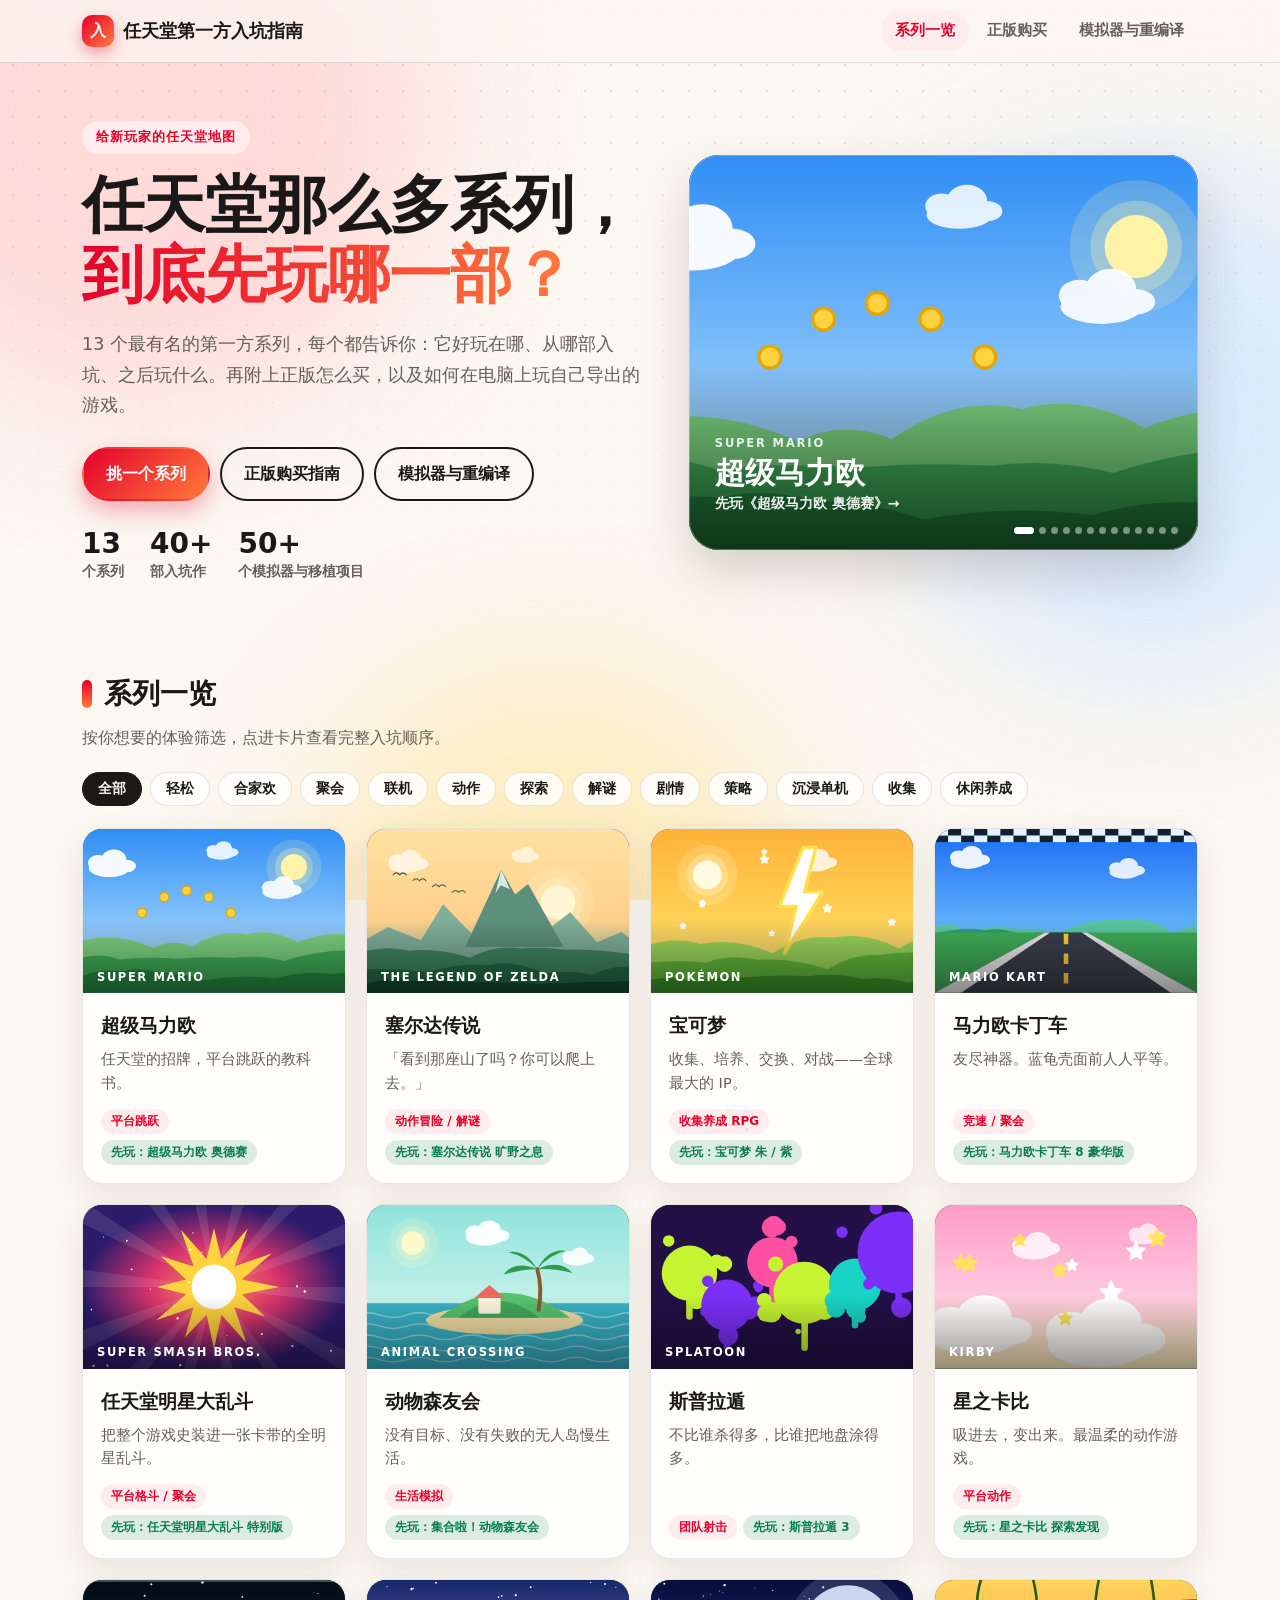
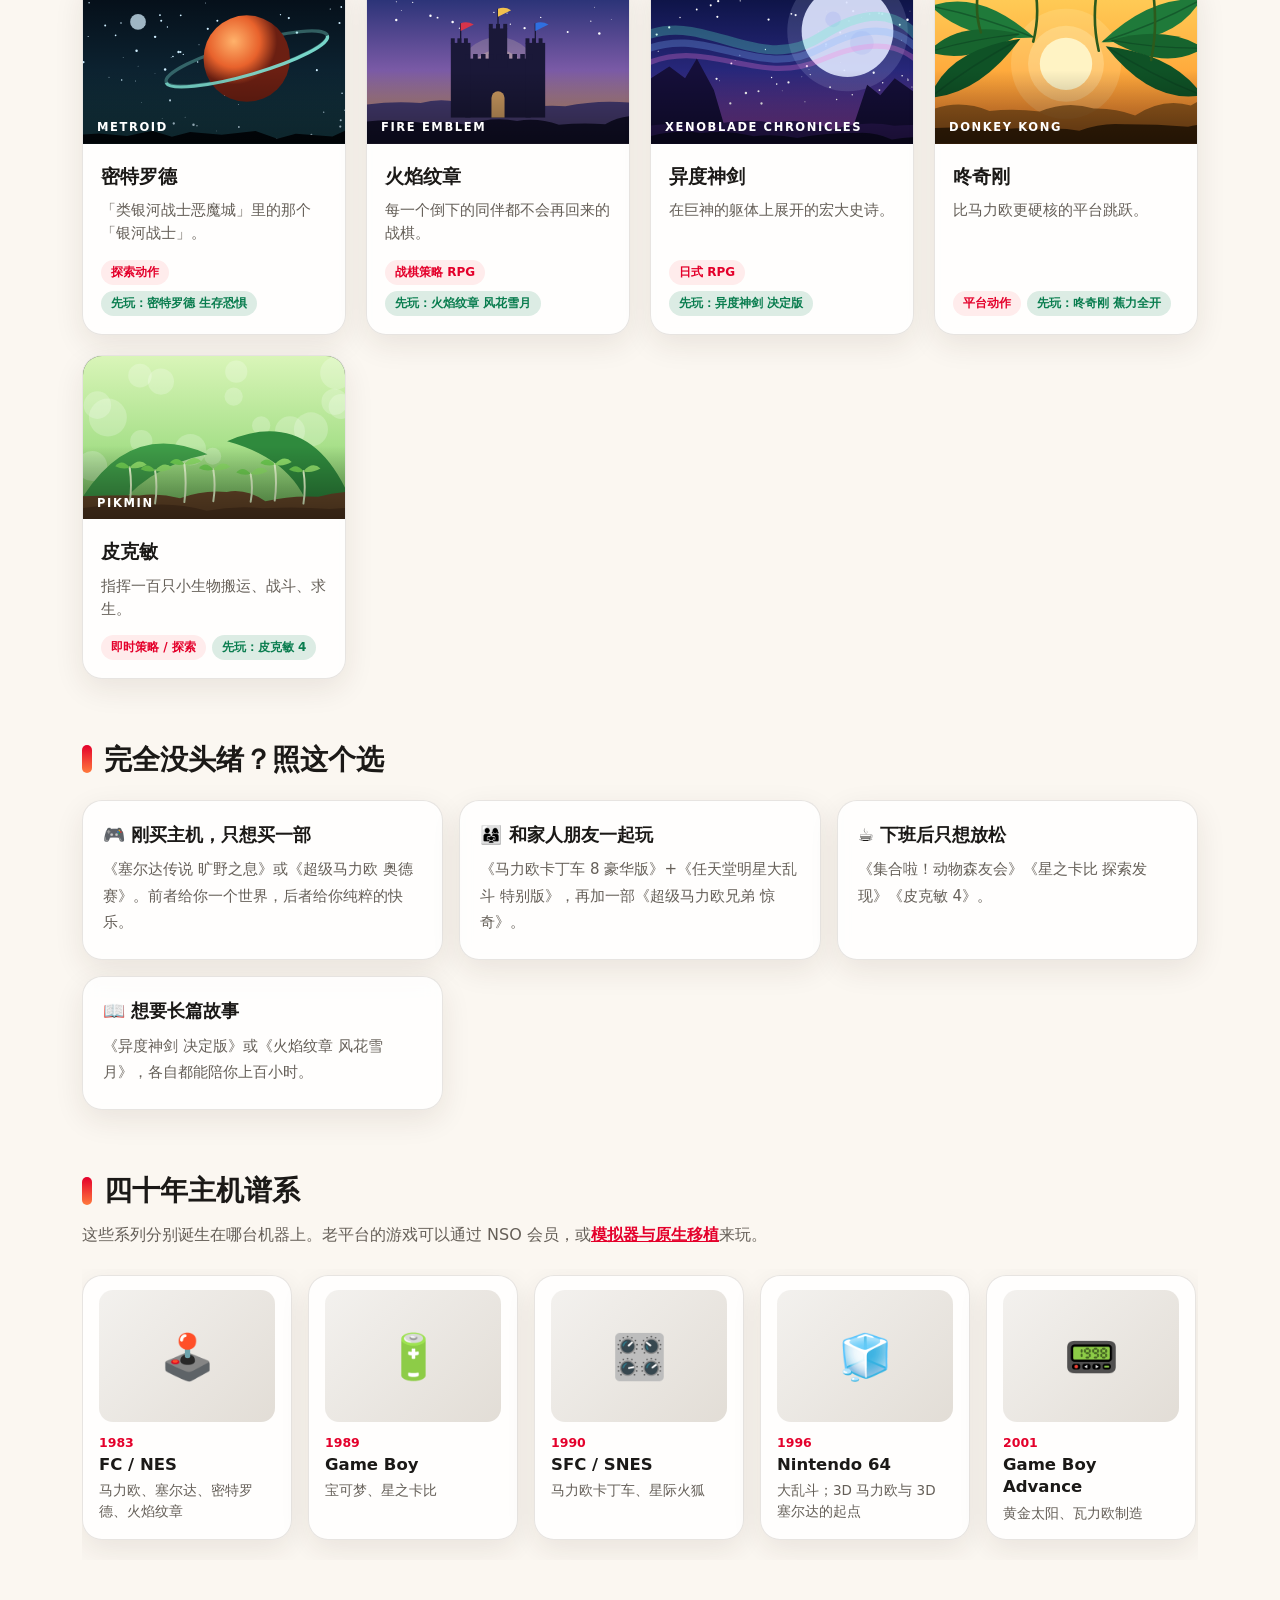
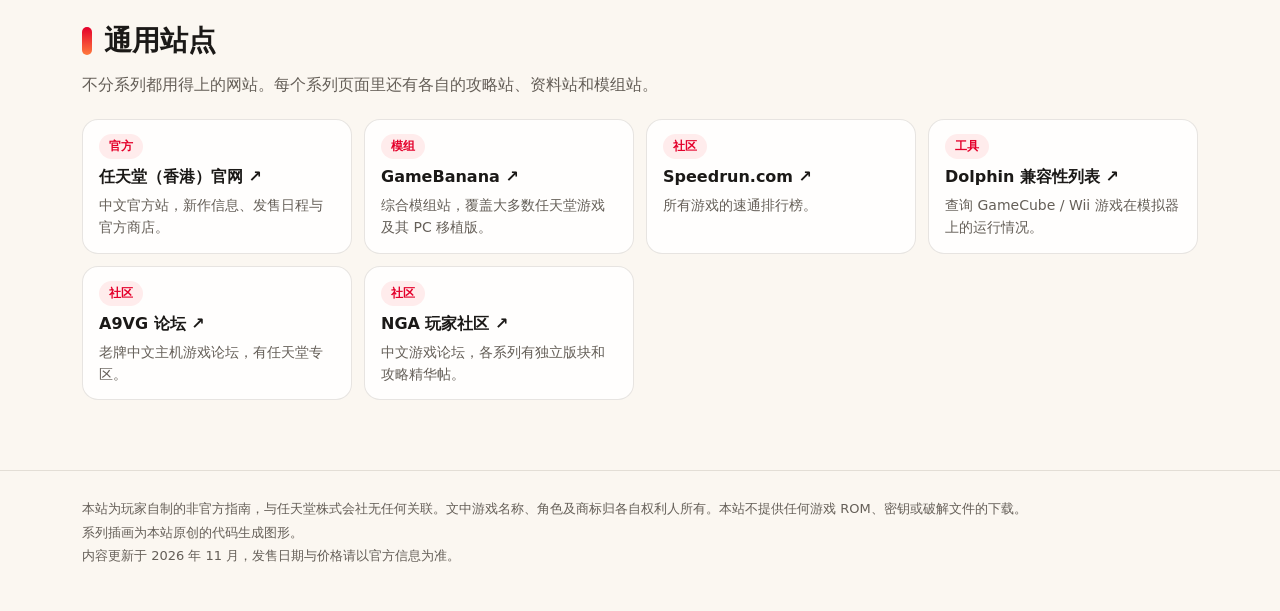
==== index.html @ 7f036895 "任天堂第一方入坑指南：初始版本 系列介绍与入坑顺序、正版购买指南、模拟器与原生移植项目清单； 原创动画插画、动态背景；从 Wikimedia Commons 获取自由许可主机照片的脚本与工作流。  C" ====
<!doctype html>
<html lang="zh-CN">
<head>
<meta charset="utf-8">
<meta name="viewport" content="width=device-width,initial-scale=1">
<title>任天堂第一方入坑指南 · 从哪一部开始玩</title>
<meta name="description" content="图文介绍马力欧、塞尔达、宝可梦等任天堂第一方系列，给新玩家的入坑顺序、正版购买方式与模拟器、重编译玩法。">
<link rel="icon" href="data:image/svg+xml,<svg xmlns='http://www.w3.org/2000/svg' viewBox='0 0 100 100'><rect width='100' height='100' rx='24' fill='%23e4002b'/><text x='50' y='72' font-size='62' text-anchor='middle' fill='white' font-family='sans-serif' font-weight='900'>入</text></svg>">
<link rel="stylesheet" href="assets/style.css">
</head>
<body data-page="home">
<header class="top" id="top"></header>
<main class="wrap">
  <section class="hero">
    <div class="htext">
      <span class="kicker">给新玩家的任天堂地图</span>
      <h1>任天堂那么多系列，<br><em>到底先玩哪一部？</em></h1>
      <p>13 个最有名的第一方系列，每个都告诉你：它好玩在哪、从哪部入坑、之后玩什么。再附上正版怎么买，以及如何在电脑上玩自己导出的游戏。</p>
      <div class="btns"><a class="btn pri" href="#series">挑一个系列</a><a class="btn" href="buy.html">正版购买指南</a><a class="btn" href="play.html">模拟器与重编译</a></div>
      <ul class="stats"><li><b>13</b>个系列</li><li><b>40+</b>部入坑作</li><li><b>50+</b>个模拟器与移植项目</li></ul>
    </div>
    <div class="stage" id="stage"></div>
  </section>
  <h2 class="sec" id="series">系列一览</h2>
  <p class="lead">按你想要的体验筛选，点进卡片查看完整入坑顺序。</p>
  <div class="chips" id="chips"></div>
  <div class="grid" id="grid"></div>

  <h2 class="sec">完全没头绪？照这个选</h2>
  <div class="two">
    <div class="box"><h3>🎮 刚买主机，只想买一部</h3><p>《塞尔达传说 旷野之息》或《超级马力欧 奥德赛》。前者给你一个世界，后者给你纯粹的快乐。</p></div>
    <div class="box"><h3>👨‍👩‍👧 和家人朋友一起玩</h3><p>《马力欧卡丁车 8 豪华版》+《任天堂明星大乱斗 特别版》，再加一部《超级马力欧兄弟 惊奇》。</p></div>
    <div class="box"><h3>☕ 下班后只想放松</h3><p>《集合啦！动物森友会》《星之卡比 探索发现》《皮克敏 4》。</p></div>
    <div class="box"><h3>📖 想要长篇故事</h3><p>《异度神剑 决定版》或《火焰纹章 风花雪月》，各自都能陪你上百小时。</p></div>
  </div>

  <h2 class="sec">四十年主机谱系</h2>
  <p class="lead">这些系列分别诞生在哪台机器上。老平台的游戏可以通过 NSO 会员，或<a href="play.html">模拟器与原生移植</a>来玩。</p>
  <div class="timeline" id="timeline"></div>

  <h2 class="sec">通用站点</h2>
  <p class="lead">不分系列都用得上的网站。每个系列页面里还有各自的攻略站、资料站和模组站。</p>
  <div id="general"></div>
</main>
<footer id="foot"></footer>
<script src="assets/data.js"></script>
<script src="assets/projects.js"></script>
<script src="assets/photos.js"></script>
<script src="assets/scenes.js"></script>
<script src="assets/app.js"></script>
</body>
</html>
---- assets/style.css ----
:root{
  --bg:#fbf7f1;--card:rgba(255,255,255,.82);--solid:#fff;--ink:#1b1917;--sub:#655f58;--line:rgba(60,45,30,.12);
  --accent:#e4002b;--accent2:#ff7a3d;--soft:#ffecec;--ok:#0a7d4f;--warn:#a85800;--warn-bg:#fff4df;
  --b1:#ffd1d1;--b2:#cfe6ff;--b3:#ffe9b0;
  --radius:20px;--shadow:0 10px 30px rgba(60,35,20,.09);--shadow2:0 22px 48px rgba(60,35,20,.18);
  --font:"PingFang SC","HarmonyOS Sans SC","Microsoft YaHei","Noto Sans SC",system-ui,-apple-system,"Segoe UI",sans-serif;
}
@media (prefers-color-scheme:dark){:root{
  --bg:#121110;--card:rgba(32,30,28,.78);--solid:#1f1d1b;--ink:#f3efe9;--sub:#aaa39a;--line:rgba(255,255,255,.1);
  --soft:#3a171c;--warn-bg:#2b2213;--warn:#f0b35a;--ok:#4fd19b;
  --b1:#5a1622;--b2:#12305a;--b3:#4a3408;
  --shadow:0 10px 30px rgba(0,0,0,.45);--shadow2:0 22px 48px rgba(0,0,0,.6);
}}
*{box-sizing:border-box}
html{scroll-behavior:smooth}
body{margin:0;background:var(--bg);color:var(--ink);font:16px/1.75 var(--font);-webkit-font-smoothing:antialiased;overflow-x:hidden}
a{color:inherit}
img{max-width:100%}
.wrap{max-width:1160px;margin:0 auto;padding:0 22px}

/* ---------- 动态背景 ---------- */
.bg{position:fixed;inset:0;z-index:-1;overflow:hidden;pointer-events:none}
.bg i{position:absolute;border-radius:50%;filter:blur(70px);opacity:.75;animation:float 22s ease-in-out infinite alternate}
.bg i:nth-child(1){width:46vw;height:46vw;left:-12vw;top:-14vw;background:var(--b1)}
.bg i:nth-child(2){width:40vw;height:40vw;right:-10vw;top:18vh;background:var(--b2);animation-duration:28s;animation-delay:-6s}
.bg i:nth-child(3){width:38vw;height:38vw;left:24vw;bottom:-20vw;background:var(--b3);animation-duration:34s;animation-delay:-12s}
.bg b{position:absolute;inset:0;background-image:radial-gradient(var(--line) 1.2px,transparent 1.2px);background-size:26px 26px;mask-image:linear-gradient(#000,transparent 70%);-webkit-mask-image:linear-gradient(#000,transparent 70%)}
@keyframes float{from{transform:translate(0,0) scale(1)}to{transform:translate(6vw,5vh) scale(1.15)}}

/* ---------- 页头 ---------- */
.top{position:sticky;top:0;z-index:30;background:color-mix(in srgb,var(--bg) 72%,transparent);backdrop-filter:saturate(1.6) blur(14px);-webkit-backdrop-filter:saturate(1.6) blur(14px);border-bottom:1px solid var(--line)}
.top .wrap{display:flex;align-items:center;gap:16px;height:62px}
.logo{font-weight:900;font-size:18px;text-decoration:none;display:flex;align-items:center;gap:9px;white-space:nowrap}
.logo i{display:inline-grid;place-items:center;width:32px;height:32px;border-radius:10px;background:linear-gradient(135deg,var(--accent),var(--accent2));color:#fff;font-style:normal;font-size:16px;box-shadow:0 6px 14px rgba(228,0,43,.35);transition:transform .4s cubic-bezier(.3,1.6,.5,1)}
.logo:hover i{transform:rotate(-12deg) scale(1.12)}
.nav{margin-left:auto;display:flex;gap:4px;overflow-x:auto}
.nav a{text-decoration:none;padding:7px 14px;border-radius:999px;font-size:14.5px;font-weight:700;color:var(--sub);white-space:nowrap;transition:.2s}
.nav a:hover,.nav a.on{background:var(--soft);color:var(--accent)}

/* ---------- 首屏 ---------- */
.hero{display:grid;grid-template-columns:1.05fr .95fr;gap:44px;align-items:center;padding:58px 0 30px}
.kicker{display:inline-block;font-weight:800;font-size:13px;letter-spacing:.08em;color:var(--accent);background:var(--soft);padding:5px 14px;border-radius:999px;margin-bottom:16px;animation:rise .7s both}
.hero h1{font-size:clamp(34px,5.2vw,62px);line-height:1.14;margin:0 0 18px;font-weight:900;letter-spacing:-.01em;animation:rise .7s .08s both}
.hero h1 em{font-style:normal;background:linear-gradient(100deg,var(--accent),var(--accent2),#ffb400,var(--accent));background-size:300% 100%;-webkit-background-clip:text;background-clip:text;color:transparent;animation:shine 7s linear infinite}
.hero p{font-size:17.5px;color:var(--sub);max-width:560px;margin:0 0 26px;animation:rise .7s .16s both}
.hero .btns{animation:rise .7s .24s both}
.stats{list-style:none;display:flex;gap:26px;padding:0;margin:28px 0 0;color:var(--sub);font-size:13.5px;font-weight:600;animation:rise .7s .32s both;flex-wrap:wrap}
.stats b{display:block;font-size:28px;line-height:1.1;color:var(--ink);font-weight:900}
@keyframes rise{from{opacity:0;transform:translateY(18px)}to{opacity:1;transform:none}}
@keyframes shine{to{background-position:300% 0}}
.btns{display:flex;flex-wrap:wrap;gap:10px}
.btn{display:inline-block;text-decoration:none;font-weight:800;padding:11px 22px;border-radius:999px;border:2px solid var(--ink);transition:transform .2s,box-shadow .2s,background .2s;background:transparent}
.btn.pri{background:linear-gradient(135deg,var(--accent),var(--accent2));border-color:transparent;color:#fff;box-shadow:0 10px 22px rgba(228,0,43,.3)}
.btn:hover{transform:translateY(-2px);box-shadow:var(--shadow)}
.btn.pri:hover{box-shadow:0 14px 28px rgba(228,0,43,.42)}

.stage{position:relative;aspect-ratio:4/3.1;border-radius:30px;overflow:hidden;box-shadow:var(--shadow2);transform:rotate(1.6deg);animation:rise .9s .2s both;background:#222}
.stage::after{content:"";position:absolute;inset:0;border-radius:30px;box-shadow:inset 0 0 0 1px rgba(255,255,255,.25);pointer-events:none}
.slide{position:absolute;inset:0;opacity:0;transition:opacity 1.1s ease,transform 5s ease;transform:scale(1.08);color:#fff;text-decoration:none;pointer-events:none}
.slide.on{opacity:1;transform:scale(1);pointer-events:auto}
.slide .scene{position:absolute;inset:0;width:100%;height:100%}
.cap{position:absolute;left:0;right:0;bottom:0;padding:70px 26px 34px;background:linear-gradient(transparent,rgba(0,0,0,.62));display:flex;flex-direction:column}
.cap em{font-style:normal;font-size:11.5px;font-weight:800;letter-spacing:.16em;text-transform:uppercase;opacity:.85}
.cap b{font-size:30px;font-weight:900;line-height:1.25}
.cap small{font-size:14px;opacity:.92;font-weight:600}
.dots{position:absolute;right:20px;bottom:16px;display:flex;gap:5px;z-index:2}
.dots i{width:7px;height:7px;border-radius:9px;background:rgba(255,255,255,.45);cursor:pointer;transition:.3s}
.dots i.on{width:20px;background:#fff}

h2.sec{font-size:28px;margin:56px 0 6px;font-weight:900;display:flex;align-items:center;gap:12px}
h2.sec::before{content:"";width:10px;height:28px;border-radius:6px;background:linear-gradient(var(--accent),var(--accent2))}
p.lead{color:var(--sub);margin:0 0 20px}
p.lead a{color:var(--accent);font-weight:700}

/* ---------- 筛选与卡片 ---------- */
.chips{display:flex;flex-wrap:wrap;gap:8px;margin:0 0 22px}
.chip{border:1.5px solid var(--line);background:var(--card);color:var(--ink);font:700 14px var(--font);padding:7px 15px;border-radius:999px;cursor:pointer;transition:.2s}
.chip:hover{border-color:var(--accent);color:var(--accent);transform:translateY(-1px)}
.chip.on{background:var(--ink);color:var(--bg);border-color:var(--ink)}
.grid{display:grid;grid-template-columns:repeat(auto-fill,minmax(255px,1fr));gap:20px}
.card{background:var(--card);backdrop-filter:blur(8px);border:1px solid var(--line);border-radius:var(--radius);overflow:hidden;text-decoration:none;display:flex;flex-direction:column;box-shadow:var(--shadow);transition:transform .35s cubic-bezier(.2,.9,.3,1.2),box-shadow .35s,opacity .6s}
.card:hover{transform:translateY(-8px) rotate(-.5deg);box-shadow:var(--shadow2)}
.cover{position:relative;aspect-ratio:16/10;overflow:hidden;color:#fff;background:#333}
.cover .scene{position:absolute;inset:0;width:100%;height:100%;transition:transform .8s cubic-bezier(.2,.8,.2,1)}
.card:hover .scene{transform:scale(1.1)}
.cover::after{content:"";position:absolute;inset:0;background:linear-gradient(transparent 55%,rgba(0,0,0,.42))}
.cover .en{position:absolute;left:14px;bottom:10px;z-index:1;font:800 11.5px/1 var(--font);letter-spacing:.14em;text-transform:uppercase}
.cover img{position:absolute;inset:0;width:100%;height:100%;object-fit:cover;z-index:2}
.card .body{padding:16px 18px 18px;display:flex;flex-direction:column;gap:6px;flex:1}
.card h3{margin:0;font-size:19px;font-weight:900}
.card p{margin:0;color:var(--sub);font-size:14.5px;line-height:1.6}
.tags{display:flex;flex-wrap:wrap;gap:6px;margin-top:auto;padding-top:8px}
.tag{display:inline-block;font-size:12px;font-weight:800;padding:2px 10px;border-radius:999px;background:var(--soft);color:var(--accent);white-space:nowrap}
.tag.g{background:color-mix(in srgb,var(--ok) 14%,transparent);color:var(--ok)}

/* ---------- 插画动画 ---------- */
.scene{display:block}
.scene .tw{animation:tw 3s ease-in-out infinite}
.scene .twspin{animation:tw 3.4s ease-in-out infinite,spin 14s linear infinite;transform-box:fill-box;transform-origin:center}
.scene .drift{animation:drift 50s linear infinite}
.scene .bob{animation:bob 3.2s ease-in-out infinite}
.scene .pulse{animation:pulse 4s ease-in-out infinite;transform-box:fill-box;transform-origin:center}
.scene .spin{animation:spin 40s linear infinite}
.scene .dash{animation:dash .7s linear infinite}
.scene .flash{animation:flash 3.6s ease-in-out infinite}
.scene .wave{animation:wave 3.5s ease-in-out infinite alternate}
.scene .sway{animation:sway 4.5s ease-in-out infinite alternate}
.scene .flag{animation:flag 1.6s ease-in-out infinite alternate}
.scene .aurora{animation:aur 6s ease-in-out infinite alternate}
.scene .scan{animation:scan 6s linear infinite}
@keyframes tw{0%,100%{opacity:.25}50%{opacity:1}}
@keyframes drift{from{transform:translateX(-60px)}to{transform:translateX(460px)}}
@keyframes bob{0%,100%{transform:translateY(0)}50%{transform:translateY(-7px)}}
@keyframes pulse{0%,100%{transform:scale(1)}50%{transform:scale(1.08)}}
@keyframes spin{to{transform:rotate(360deg)}}
@keyframes dash{to{stroke-dashoffset:-30}}
@keyframes flash{0%,62%,100%{opacity:1}66%{opacity:.25}70%{opacity:1}74%{opacity:.4}78%{opacity:1}}
@keyframes wave{from{transform:translateX(-18px)}to{transform:translateX(18px)}}
@keyframes sway{from{transform:rotate(-3deg)}to{transform:rotate(3deg)}}
@keyframes flag{from{transform:scaleX(1)}to{transform:scaleX(.72) skewY(6deg)}}
@keyframes aur{from{opacity:.14;transform:translateY(-6px)}to{opacity:.42;transform:translateY(6px)}}
@keyframes scan{from{transform:translateY(-10px)}to{transform:translateY(260px)}}

/* 滚动出现 */
.rv{opacity:0;transform:translateY(22px);transition:opacity .7s ease,transform .7s cubic-bezier(.2,.8,.2,1)}
.rv.in{opacity:1;transform:none}
.card.rv.in:hover{transform:translateY(-8px) rotate(-.5deg)}

/* ---------- 主机谱系 ---------- */
.timeline{display:flex;gap:16px;overflow-x:auto;padding:6px 2px 20px;scroll-snap-type:x proximity}
.tl{flex:0 0 210px;scroll-snap-align:start;background:var(--card);border:1px solid var(--line);border-radius:var(--radius);padding:14px 16px 16px;box-shadow:var(--shadow)}
.tl .yr{font-size:12.5px;font-weight:900;color:var(--accent);margin-top:10px}
.tl b{display:block;font-size:16.5px;font-weight:900;line-height:1.35}
.tl p{margin:4px 0 0;color:var(--sub);font-size:13.5px;line-height:1.55}
.hw{aspect-ratio:4/3;border-radius:14px;background:linear-gradient(135deg,#f3f1ee,#e2ddd6);display:grid;place-items:center;overflow:hidden}
.hw img{width:100%;height:100%;object-fit:contain;padding:8px;transition:transform .5s}
.tl:hover .hw img,.emu header:hover .hw img{transform:scale(1.08) rotate(-2deg)}
.hw span{font-size:44px}

/* ---------- 系列页 ---------- */
.shero{position:relative;color:#fff;overflow:hidden;min-height:340px;display:flex;align-items:flex-end;background:#222}
.shero .scene{position:absolute;inset:0;width:100%;height:100%;animation:kb 26s ease-in-out infinite alternate}
@keyframes kb{from{transform:scale(1)}to{transform:scale(1.1) translateY(-1.5%)}}
.shero .shade{position:absolute;inset:0;background:linear-gradient(transparent 20%,rgba(0,0,0,.66))}
.shero .wrap{position:relative;width:100%;padding-top:120px;padding-bottom:56px;animation:rise .8s both}
.shero h1{margin:0;font-size:clamp(34px,6vw,62px);font-weight:900;line-height:1.15;text-shadow:0 4px 24px rgba(0,0,0,.35)}
.shero .en{font-weight:800;letter-spacing:.16em;text-transform:uppercase;font-size:13px;opacity:.9}
.shero p{margin:8px 0 0;font-size:18px;max-width:640px;opacity:.96}
.facts{display:grid;grid-template-columns:repeat(auto-fit,minmax(170px,1fr));gap:12px;margin:-28px 0 8px;position:relative;z-index:2}
.fact{background:var(--solid);border:1px solid var(--line);border-radius:16px;padding:12px 16px;box-shadow:var(--shadow);font-weight:700}
.fact b{display:block;font-size:12px;color:var(--sub);font-weight:700}
.intro{display:grid;grid-template-columns:1fr 250px;gap:34px;align-items:start}
.born{margin-top:60px;background:var(--card);border:1px solid var(--line);border-radius:var(--radius);padding:14px;box-shadow:var(--shadow)}
.born div:last-child{padding:10px 4px 2px;display:flex;flex-direction:column}
.born small{font-size:12px;font-weight:800;color:var(--accent)}
.born b{font-size:17px;font-weight:900}
.born span{font-size:13px;color:var(--sub)}
.prose{max-width:780px}
.prose p{margin:10px 0}
.photo{margin:18px 0;border-radius:var(--radius);overflow:hidden;border:1px solid var(--line)}
.photo img{display:block;width:100%}
.steps{list-style:none;padding:0;margin:18px 0;counter-reset:s;max-width:840px;position:relative}
.steps::before{content:"";position:absolute;left:36px;top:20px;bottom:20px;width:3px;border-radius:3px;background:linear-gradient(var(--accent),var(--accent2),transparent)}
.steps li{counter-increment:s;position:relative;background:var(--solid);border:1px solid var(--line);border-radius:var(--radius);padding:16px 20px 16px 76px;margin-bottom:14px;box-shadow:var(--shadow);transition:opacity .7s,transform .35s cubic-bezier(.2,.9,.3,1.2),box-shadow .3s}
.steps li.in:hover{transform:translateX(6px);box-shadow:var(--shadow2)}
.steps li::before{content:counter(s);position:absolute;left:18px;top:16px;width:40px;height:40px;border-radius:13px;background:linear-gradient(135deg,var(--accent),var(--accent2));color:#fff;font-weight:900;font-size:18px;display:grid;place-items:center;box-shadow:0 6px 14px rgba(228,0,43,.3)}
.steps h4{margin:0 0 2px;font-size:18px;font-weight:900}
.steps .plat{font-size:12.5px;font-weight:700;color:var(--sub)}
.steps p{margin:6px 0 0;color:var(--sub);font-size:15px}
.note{border-radius:16px;padding:14px 18px;margin:16px 0;max-width:840px;border:1px solid var(--line);background:var(--card)}
.note.warn{background:var(--warn-bg);border-color:color-mix(in srgb,var(--warn) 35%,transparent)}
.note.warn b{color:var(--warn)}
.note b{font-weight:900}
.note a{color:var(--accent);font-weight:700}
.pager{display:flex;justify-content:space-between;gap:12px;margin:36px 0 0;flex-wrap:wrap}

/* ---------- 文章页 ---------- */
.page{padding:50px 0 10px}
.page h1{font-size:clamp(30px,5vw,50px);font-weight:900;margin:0 0 10px;line-height:1.2;animation:rise .7s both}
.page h2{font-size:26px;font-weight:900;margin:52px 0 8px;scroll-margin-top:130px;display:flex;align-items:center;gap:12px}
.page h2::before{content:"";width:10px;height:26px;border-radius:6px;background:linear-gradient(var(--accent),var(--accent2))}
.page h3{font-size:18px;font-weight:900;margin:26px 0 6px}
.page .prose ul,.page .prose ol{padding-left:22px}
.page li{margin:4px 0}
.toc{display:flex;flex-wrap:wrap;gap:8px;margin:14px 0 6px;position:sticky;top:62px;z-index:10;padding:10px 0}
.toc a{text-decoration:none;font-size:14px;font-weight:800;padding:6px 15px;border-radius:999px;border:1.5px solid var(--line);background:var(--solid);transition:.2s;box-shadow:var(--shadow)}
.toc a:hover{border-color:var(--accent);color:var(--accent);transform:translateY(-2px)}
.tbl{overflow-x:auto;margin:14px 0;border:1px solid var(--line);border-radius:16px;background:var(--card);box-shadow:var(--shadow)}
table{border-collapse:collapse;width:100%;min-width:720px;font-size:14.5px}
th,td{text-align:left;padding:11px 14px;border-bottom:1px solid var(--line);vertical-align:top}
th{font-size:12.5px;color:var(--sub);white-space:nowrap}
tr:last-child td{border-bottom:0}
tr:hover td{background:color-mix(in srgb,var(--accent) 4%,transparent)}
td a,.prose a{color:var(--accent);font-weight:700;text-decoration:none}
td a:hover,.prose a:hover{text-decoration:underline}
.two{display:grid;grid-template-columns:repeat(auto-fit,minmax(280px,1fr));gap:16px;margin:16px 0}
.box{background:var(--card);backdrop-filter:blur(8px);border:1px solid var(--line);border-radius:var(--radius);padding:18px 20px;box-shadow:var(--shadow);transition:opacity .7s,transform .35s,box-shadow .3s}
.box.in:hover{transform:translateY(-4px);box-shadow:var(--shadow2)}
.box h3{margin:0 0 6px;font-weight:900;font-size:18px}
.box p,.box ul{margin:6px 0;color:var(--sub);font-size:15px}
.box ul{padding-left:20px}
.flow{display:grid;grid-template-columns:repeat(auto-fit,minmax(200px,1fr));gap:14px;margin:18px 0}
.flow div{background:var(--card);border:1px solid var(--line);border-radius:var(--radius);padding:16px 18px;position:relative;box-shadow:var(--shadow)}
.flow .n{font-size:13px;font-weight:900;color:var(--accent)}
.flow h4{margin:2px 0 4px;font-size:17px}
.flow p{margin:0;color:var(--sub);font-size:14.5px}

/* 链接卡片 */
.links{display:grid;grid-template-columns:repeat(auto-fill,minmax(250px,1fr));gap:12px;margin:14px 0}
.lk{display:flex;flex-direction:column;gap:4px;align-items:flex-start;text-decoration:none;background:var(--card);border:1px solid var(--line);border-radius:16px;padding:14px 16px;transition:opacity .7s,transform .3s,border-color .2s,box-shadow .3s}
.lk.in:hover{border-color:var(--accent);transform:translateY(-4px);box-shadow:var(--shadow)}
.lk b{font-size:16px}
.lk span:last-child{color:var(--sub);font-size:14px;line-height:1.55}

/* 模拟器分组 */
.emu{margin:22px 0;padding:18px;border:1px solid var(--line);border-radius:24px;background:var(--card);backdrop-filter:blur(8px);box-shadow:var(--shadow)}
.emu header{display:flex;align-items:center;gap:16px;margin-bottom:12px}
.emu header .hw{width:112px;flex:none}
.emu header .hw span{font-size:34px}
.emu h3{margin:0;font-size:21px}
.emu header small{color:var(--accent);font-weight:800}
.emus{display:grid;grid-template-columns:repeat(auto-fill,minmax(240px,1fr));gap:10px}
.em{display:flex;flex-direction:column;gap:2px;text-decoration:none;background:var(--solid);border:1px solid var(--line);border-radius:14px;padding:12px 14px;transition:.25s}
a.em:hover{border-color:var(--accent);transform:translateY(-3px);box-shadow:var(--shadow)}
.em b{font-size:15.5px;display:flex;align-items:center;gap:8px;flex-wrap:wrap}
.em b i{font-style:normal;font-size:11px;font-weight:900;color:#fff;background:linear-gradient(135deg,var(--accent),var(--accent2));padding:1px 8px;border-radius:999px}
.em small{font-size:12px;font-weight:700;color:var(--sub)}
.em span{font-size:13.5px;color:var(--sub);line-height:1.55}
.emu .note{margin:0 0 10px;max-width:none}

footer{margin-top:70px;border-top:1px solid var(--line);padding:26px 0 44px;color:var(--sub);font-size:13px;line-height:1.8}
footer a{color:inherit}

@media (max-width:860px){.hero{grid-template-columns:1fr;gap:28px;padding-top:36px}.stage{transform:none;aspect-ratio:16/11}.intro{grid-template-columns:1fr;gap:0}.born{margin-top:8px;display:flex;gap:14px;align-items:center}.born .hw{width:120px;flex:none}}
@media (max-width:560px){.wrap{padding:0 16px}.logo span{display:none}.steps li{padding-left:66px}.steps::before{left:33px}.toc{position:static}.emu header .hw{width:84px}.shero{min-height:280px}}
@media (prefers-reduced-motion:reduce){*,*::before,*::after{animation:none!important;transition:none!important}.rv{opacity:1;transform:none}}
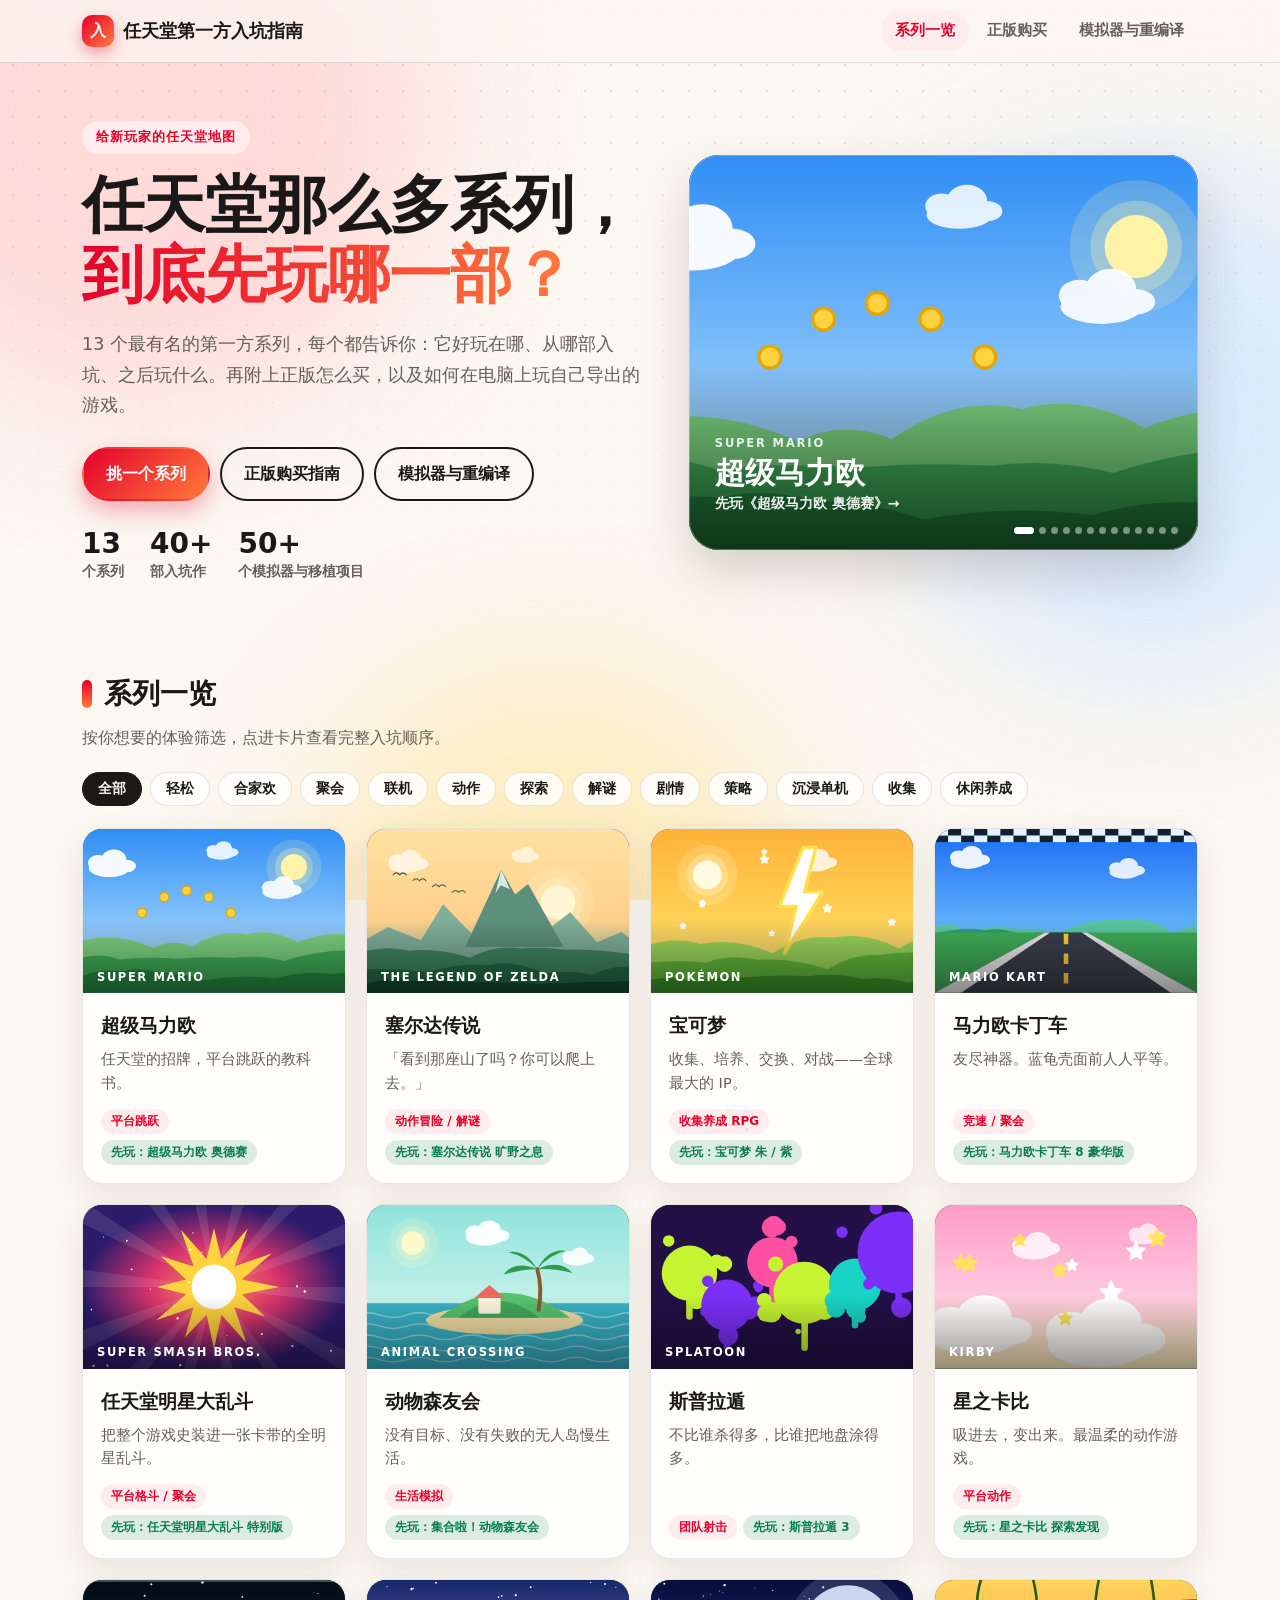
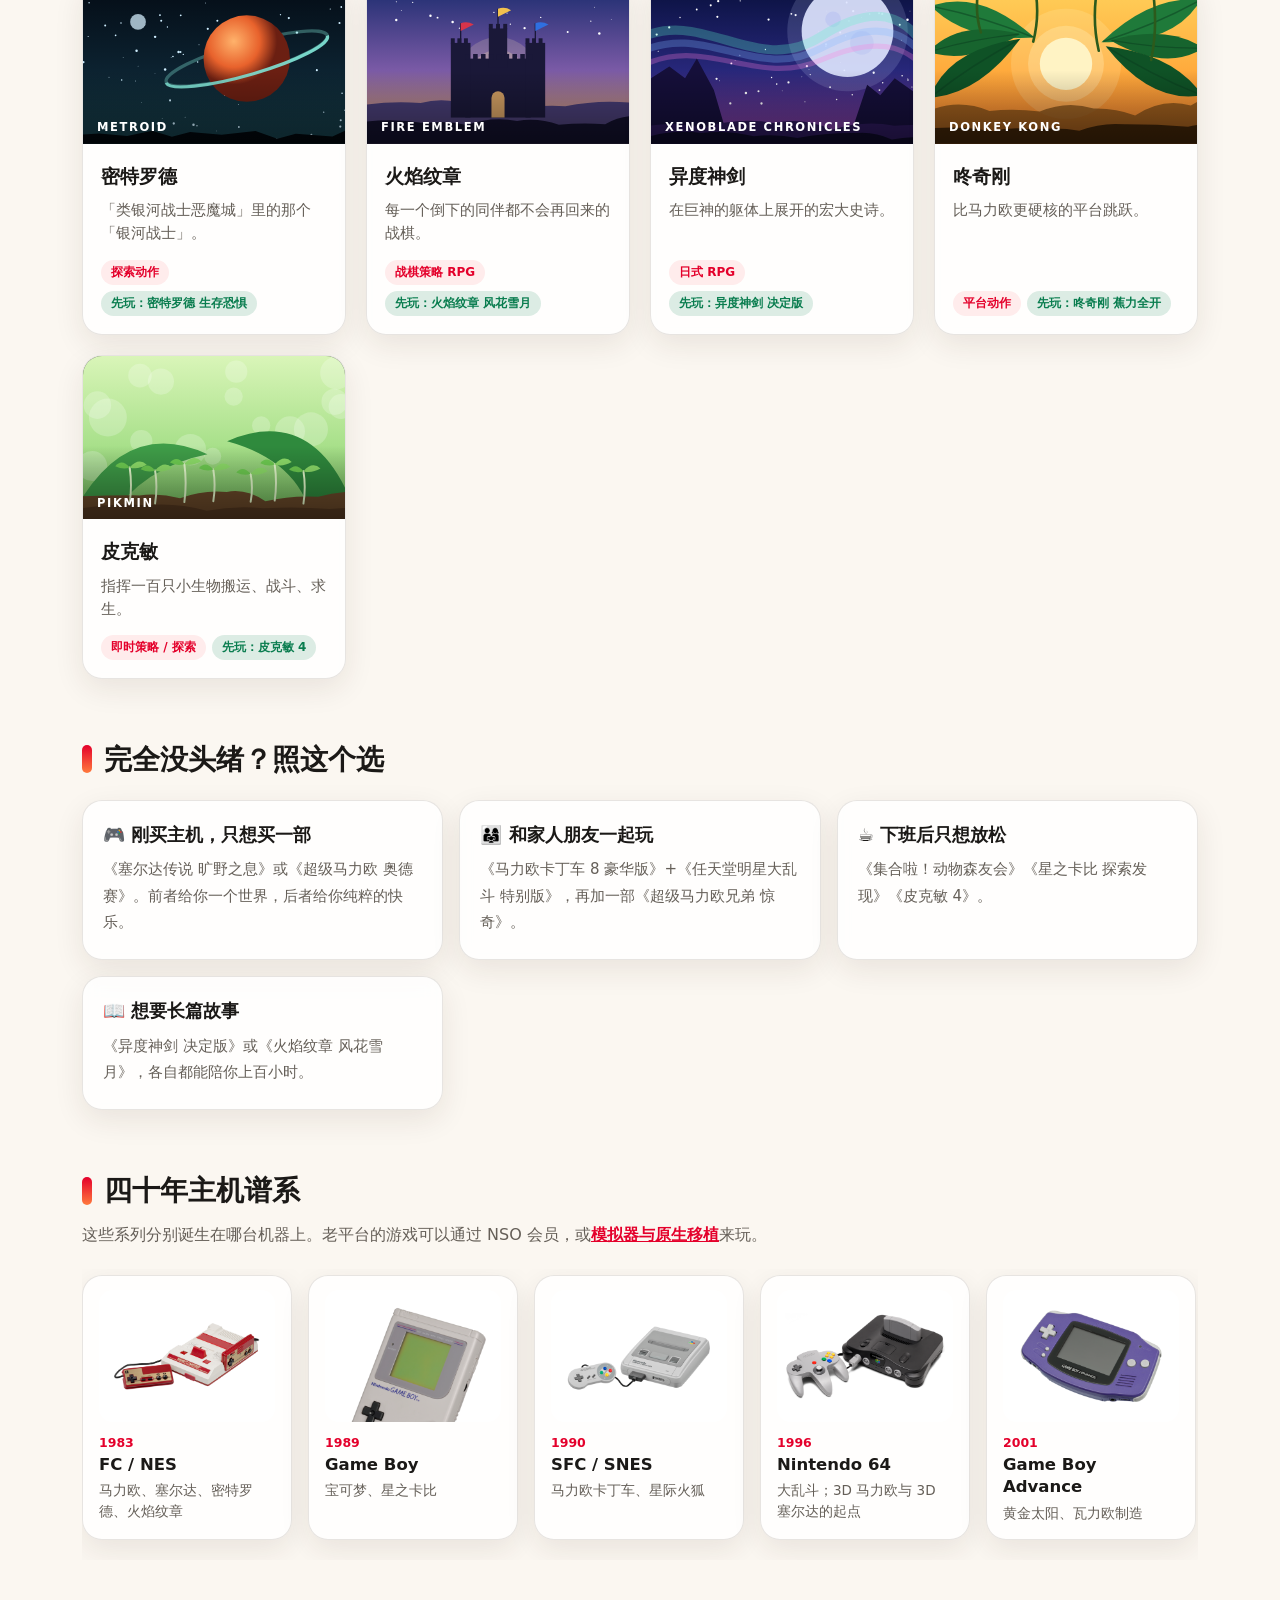
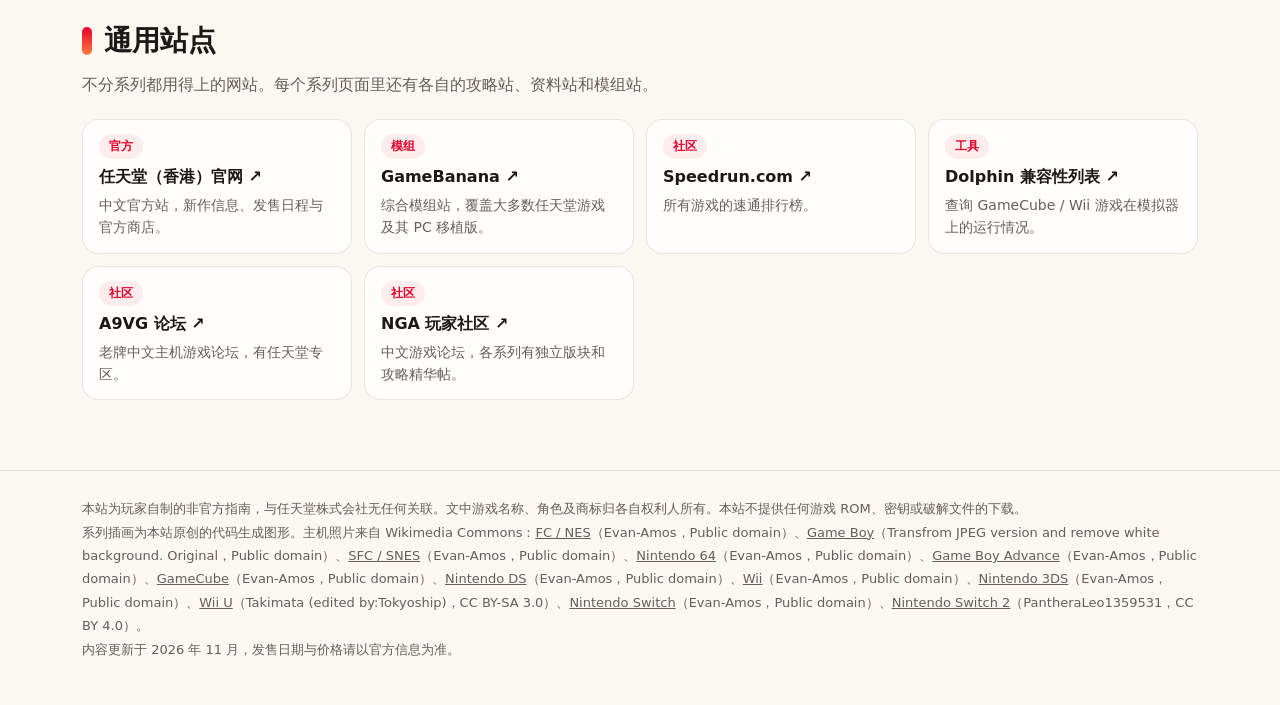
==== commit c6f4545e: "为每部推荐游戏配上维基百科封面图 Co-Authored-By: Claude Opus 5.5 <noreply@anthropic.com> Claude-Session: https://cla" ====
--- a/index.html
+++ b/index.html
@@ -46,6 +46,7 @@
 <script src="assets/data.js"></script>
 <script src="assets/projects.js"></script>
 <script src="assets/photos.js"></script>
+<script src="assets/boxart.js"></script>
 <script src="assets/scenes.js"></script>
 <script src="assets/app.js"></script>
 </body>
--- a/assets/style.css
+++ b/assets/style.css
@@ -132,7 +132,7 @@
 .tl .yr{font-size:12.5px;font-weight:900;color:var(--accent);margin-top:10px}
 .tl b{display:block;font-size:16.5px;font-weight:900;line-height:1.35}
 .tl p{margin:4px 0 0;color:var(--sub);font-size:13.5px;line-height:1.55}
-.hw{aspect-ratio:4/3;border-radius:14px;background:linear-gradient(135deg,#f3f1ee,#e2ddd6);display:grid;place-items:center;overflow:hidden}
+.hw{aspect-ratio:4/3;border-radius:14px;background:#fff;display:grid;place-items:center;overflow:hidden}
 .hw img{width:100%;height:100%;object-fit:contain;padding:8px;transition:transform .5s}
 .tl:hover .hw img,.emu header:hover .hw img{transform:scale(1.08) rotate(-2deg)}
 .hw span{font-size:44px}
@@ -150,7 +150,7 @@
 .fact{background:var(--solid);border:1px solid var(--line);border-radius:16px;padding:12px 16px;box-shadow:var(--shadow);font-weight:700}
 .fact b{display:block;font-size:12px;color:var(--sub);font-weight:700}
 .intro{display:grid;grid-template-columns:1fr 250px;gap:34px;align-items:start}
-.born{margin-top:60px;background:var(--card);border:1px solid var(--line);border-radius:var(--radius);padding:14px;box-shadow:var(--shadow)}
+.born{margin-top:64px;align-self:start;background:var(--card);border:1px solid var(--line);border-radius:var(--radius);padding:14px;box-shadow:var(--shadow)}
 .born div:last-child{padding:10px 4px 2px;display:flex;flex-direction:column}
 .born small{font-size:12px;font-weight:800;color:var(--accent)}
 .born b{font-size:17px;font-weight:900}
@@ -164,6 +164,16 @@
 .steps li{counter-increment:s;position:relative;background:var(--solid);border:1px solid var(--line);border-radius:var(--radius);padding:16px 20px 16px 76px;margin-bottom:14px;box-shadow:var(--shadow);transition:opacity .7s,transform .35s cubic-bezier(.2,.9,.3,1.2),box-shadow .3s}
 .steps li.in:hover{transform:translateX(6px);box-shadow:var(--shadow2)}
 .steps li::before{content:counter(s);position:absolute;left:18px;top:16px;width:40px;height:40px;border-radius:13px;background:linear-gradient(135deg,var(--accent),var(--accent2));color:#fff;font-weight:900;font-size:18px;display:grid;place-items:center;box-shadow:0 6px 14px rgba(228,0,43,.3)}
+.steps .shot{float:right;width:240px;aspect-ratio:16/9;object-fit:cover;border-radius:12px;margin:0 0 6px 18px;box-shadow:var(--shadow)}
+.steps li::after{content:"";display:block;clear:both}
+.steps .boxart{float:right;width:104px;margin:0 0 6px 18px;border-radius:8px;overflow:hidden;box-shadow:0 8px 20px rgba(0,0,0,.22);transform:rotate(2deg);transition:transform .35s cubic-bezier(.2,.9,.3,1.3)}
+.steps .boxart img{display:block;width:100%}
+.steps li:hover .boxart{transform:rotate(0) scale(1.06)}
+.steps .boxart+.shot{margin-right:0}
+.cover .case{position:absolute;right:7%;bottom:12%;height:76%;width:auto;max-width:44%;object-fit:contain;z-index:1;border-radius:5px;box-shadow:0 12px 24px rgba(0,0,0,.4);transform:rotate(5deg);transition:transform .5s cubic-bezier(.2,.9,.3,1.3)}
+.card:hover .cover .case{transform:rotate(0) translateY(-4px) scale(1.05)}
+.shero .wrap{display:flex;align-items:flex-end;justify-content:space-between;gap:24px}
+.shero .case{height:230px;width:auto;border-radius:8px;box-shadow:0 20px 40px rgba(0,0,0,.45);transform:rotate(4deg);margin-bottom:-6px;animation:rise .9s .15s both}
 .steps h4{margin:0 0 2px;font-size:18px;font-weight:900}
 .steps .plat{font-size:12.5px;font-weight:700;color:var(--sub)}
 .steps p{margin:6px 0 0;color:var(--sub);font-size:15px}
@@ -232,5 +242,5 @@
 footer a{color:inherit}
 
 @media (max-width:860px){.hero{grid-template-columns:1fr;gap:28px;padding-top:36px}.stage{transform:none;aspect-ratio:16/11}.intro{grid-template-columns:1fr;gap:0}.born{margin-top:8px;display:flex;gap:14px;align-items:center}.born .hw{width:120px;flex:none}}
-@media (max-width:560px){.wrap{padding:0 16px}.logo span{display:none}.steps li{padding-left:66px}.steps::before{left:33px}.toc{position:static}.emu header .hw{width:84px}.shero{min-height:280px}}
+@media (max-width:560px){.shero .case{height:140px}.steps .boxart{width:76px;margin-left:12px}.steps .shot{float:none;width:100%;margin:0 0 10px}.wrap{padding:0 16px}.logo span{display:none}.steps li{padding-left:66px}.steps::before{left:33px}.toc{position:static}.emu header .hw{width:84px}.shero{min-height:280px}}
 @media (prefers-reduced-motion:reduce){*,*::before,*::after{animation:none!important;transition:none!important}.rv{opacity:1;transform:none}}
